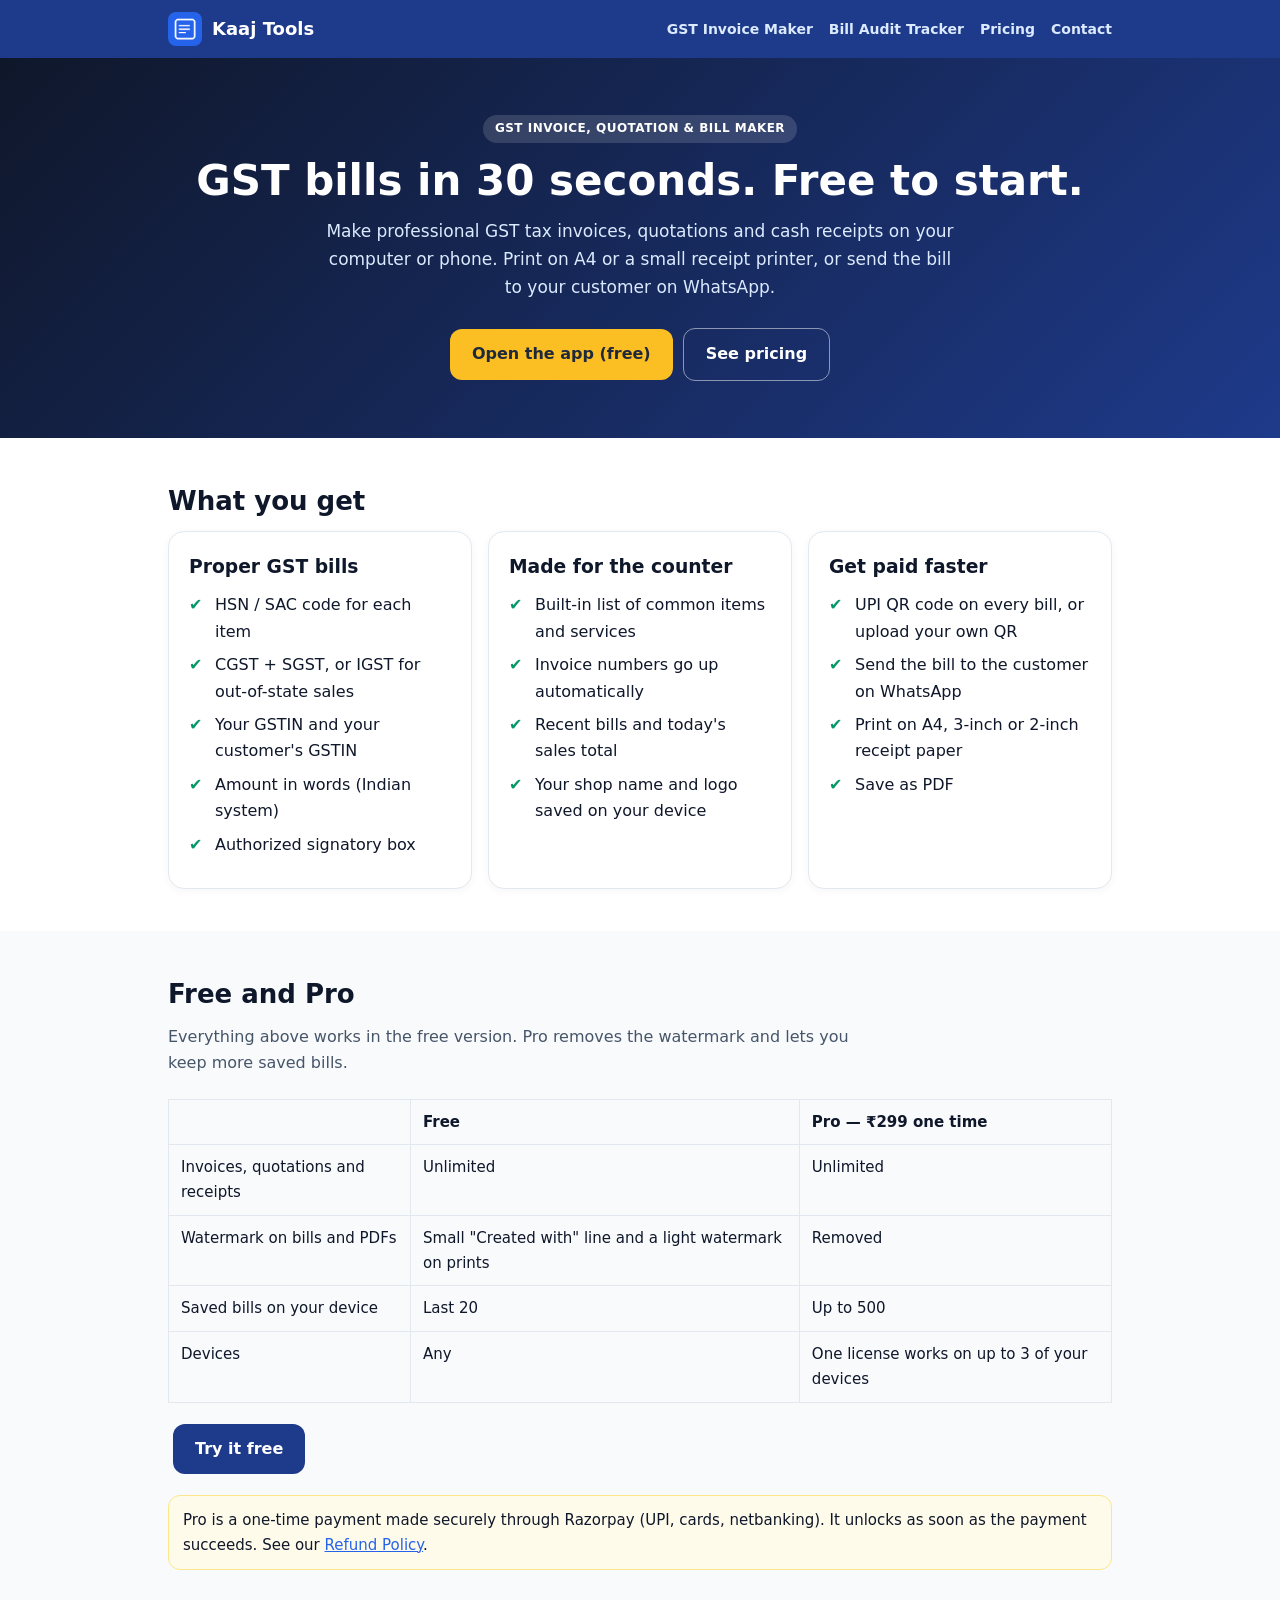
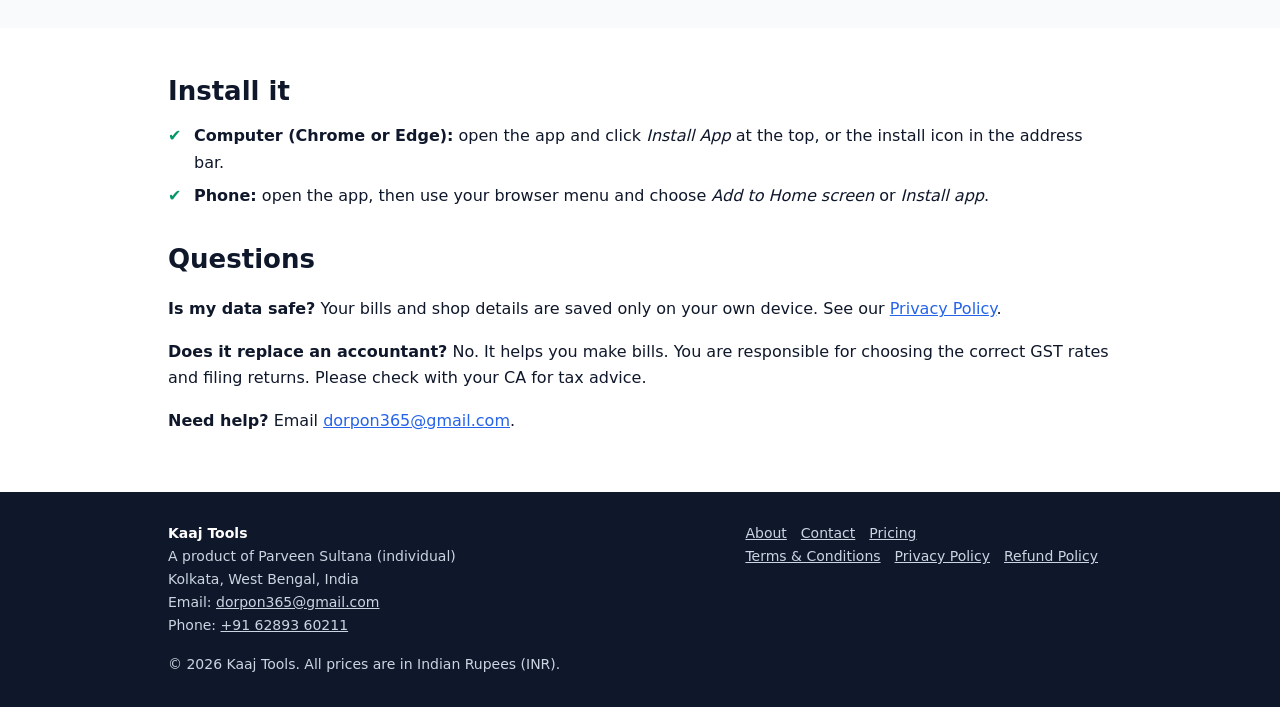
==== gst-invoice.html @ 7257d3b4 "Add files via upload" ====
<!DOCTYPE html>
<html lang="en"><head><meta charset="UTF-8"><meta name="viewport" content="width=device-width, initial-scale=1">
<title>GST Invoice, Quotation & Bill Maker – Free | Kaaj Tools</title>
<meta name="description" content="Make GST tax invoices, quotations and receipts with HSN/SAC, CGST/SGST or IGST, UPI QR and WhatsApp sharing. Print on A4 or thermal paper. Free to start, Pro ₹299 one time.">
<link rel="canonical" href="https://kaajtools.in/gst-invoice.html">
<link rel="icon" href="icon-192.png"><link rel="apple-touch-icon" href="icon-192.png">
<meta property="og:title" content="GST Invoice, Quotation & Bill Maker – Free | Kaaj Tools"><meta property="og:description" content="Make GST tax invoices, quotations and receipts with HSN/SAC, CGST/SGST or IGST, UPI QR and WhatsApp sharing. Print on A4 or thermal paper. Free to start, Pro ₹299 one time."><meta property="og:type" content="website"><meta property="og:url" content="https://kaajtools.in/gst-invoice.html">
<meta name="theme-color" content="#1e3a8a"><link rel="stylesheet" href="style.css"></head><body>
<header class="site"><div class="wrap"><a class="brand" href="./"><img src="icon-192.png" alt="">Kaaj Tools</a><nav><a href="gst-invoice.html">GST Invoice Maker</a><a href="bill-audit-tracker/">Bill Audit Tracker</a><a href="pricing.html">Pricing</a><a href="contact.html">Contact</a></nav></div></header>
<div class="hero"><div class="wrap"><span class="pill">GST INVOICE, QUOTATION &amp; BILL MAKER</span>
<h1>GST bills in 30 seconds. Free to start.</h1>
<p>Make professional GST tax invoices, quotations and cash receipts on your computer or phone. Print on A4 or a small receipt printer, or send the bill to your customer on WhatsApp.</p>
<a class="btn" href="gst-bill-maker/">Open the app (free)</a><a class="btn line" href="pricing.html">See pricing</a></div></div>
<section><div class="wrap"><h2>What you get</h2><div class="grid">
<div class="card"><h3>Proper GST bills</h3><ul class="ticks"><li>HSN / SAC code for each item</li><li>CGST + SGST, or IGST for out-of-state sales</li><li>Your GSTIN and your customer's GSTIN</li><li>Amount in words (Indian system)</li><li>Authorized signatory box</li></ul></div>
<div class="card"><h3>Made for the counter</h3><ul class="ticks"><li>Built-in list of common items and services</li><li>Invoice numbers go up automatically</li><li>Recent bills and today's sales total</li><li>Your shop name and logo saved on your device</li></ul></div>
<div class="card"><h3>Get paid faster</h3><ul class="ticks"><li>UPI QR code on every bill, or upload your own QR</li><li>Send the bill to the customer on WhatsApp</li><li>Print on A4, 3-inch or 2-inch receipt paper</li><li>Save as PDF</li></ul></div>
</div></div></section>
<section class="alt"><div class="wrap"><h2>Free and Pro</h2><p class="lead">Everything above works in the free version. Pro removes the watermark and lets you keep more saved bills.</p>
<table><tr><th></th><th>Free</th><th>Pro &mdash; &#8377;299 one time</th></tr>
<tr><td>Invoices, quotations and receipts</td><td>Unlimited</td><td>Unlimited</td></tr>
<tr><td>Watermark on bills and PDFs</td><td>Small "Created with" line and a light watermark on prints</td><td>Removed</td></tr>
<tr><td>Saved bills on your device</td><td>Last 20</td><td>Up to 500</td></tr>
<tr><td>Devices</td><td>Any</td><td>One license works on up to 3 of your devices</td></tr></table>
<p><a class="btn" style="background:var(--blue);color:#fff !important" href="gst-bill-maker/">Try it free</a></p>
<div class="note">Pro is a one-time payment made securely through Razorpay (UPI, cards, netbanking). It unlocks as soon as the payment succeeds. See our <a href="refund.html">Refund Policy</a>.</div></div></section>
<section><div class="wrap"><h2>Install it</h2><ul class="ticks"><li><strong>Computer (Chrome or Edge):</strong> open the app and click <em>Install App</em> at the top, or the install icon in the address bar.</li><li><strong>Phone:</strong> open the app, then use your browser menu and choose <em>Add to Home screen</em> or <em>Install app</em>.</li></ul>
<h2 style="margin-top:28px">Questions</h2>
<p><strong>Is my data safe?</strong> Your bills and shop details are saved only on your own device. See our <a href="privacy.html">Privacy Policy</a>.</p>
<p><strong>Does it replace an accountant?</strong> No. It helps you make bills. You are responsible for choosing the correct GST rates and filing returns. Please check with your CA for tax advice.</p>
<p><strong>Need help?</strong> Email <a href="mailto:dorpon365@gmail.com">dorpon365@gmail.com</a>.</p></div></section>
<footer class="site"><div class="wrap"><div class="cols">
<div><strong style="color:#fff">Kaaj Tools</strong><br>A product of Parveen Sultana (individual)<br>Kolkata, West Bengal, India<br>Email: <a style="margin:0" href="mailto:dorpon365@gmail.com">dorpon365@gmail.com</a><br>Phone: <a style="margin:0" href="tel:+916289360211">+91 62893 60211</a></div>
<div><a href="about.html">About</a><a href="contact.html">Contact</a><a href="pricing.html">Pricing</a><br><a href="terms.html">Terms &amp; Conditions</a><a href="privacy.html">Privacy Policy</a><a href="refund.html">Refund Policy</a></div>
</div><p style="margin:16px 0 0">&copy; 2026 Kaaj Tools. All prices are in Indian Rupees (INR).</p></div></footer>
</body></html>
---- style.css ----
:root{--blue:#1e3a8a;--blue2:#2563eb;--amber:#fbbf24;--ink:#0f172a;--muted:#475569;--line:#e2e8f0;--bg:#f8fafc}
*{box-sizing:border-box}
html{scroll-behavior:smooth}
body{margin:0;font-family:system-ui,-apple-system,"Segoe UI",Roboto,Arial,sans-serif;color:var(--ink);background:#fff;line-height:1.65}
a{color:var(--blue2)}
.wrap{max-width:980px;margin:0 auto;padding:0 18px}
header.site{background:var(--blue);color:#fff;position:sticky;top:0;z-index:10}
header.site .wrap{display:flex;align-items:center;justify-content:space-between;gap:12px;padding-top:12px;padding-bottom:12px;flex-wrap:wrap}
.brand{display:flex;align-items:center;gap:10px;color:#fff;text-decoration:none;font-weight:800;font-size:18px}
.brand img{width:34px;height:34px;border-radius:8px}
nav a{color:#dbeafe;text-decoration:none;font-weight:600;font-size:14px;margin-left:16px}
nav a:hover{color:#fff}
.hero{background:linear-gradient(135deg,#0f172a,#1e3a8a);color:#fff;padding:56px 0 52px;text-align:center}
.hero h1{font-size:clamp(28px,5vw,42px);line-height:1.15;margin:0 0 12px}
.hero p{max-width:640px;margin:0 auto 22px;color:#dbeafe;font-size:17px}
.pill{display:inline-block;background:rgba(255,255,255,.14);border-radius:999px;padding:4px 12px;font-size:12px;font-weight:700;letter-spacing:.04em;margin-bottom:14px}
.btn{display:inline-block;background:var(--amber);color:#1e293b !important;font-weight:800;text-decoration:none;padding:12px 22px;border-radius:12px;margin:5px}
.btn.alt{background:#fff;color:var(--blue) !important}
.btn.line{background:transparent;color:#fff !important;border:1px solid rgba(255,255,255,.5)}
section{padding:42px 0}
section.alt{background:var(--bg)}
h2{font-size:26px;margin:0 0 8px}
h3{margin:0 0 6px}
.lead{color:var(--muted);margin:0 0 22px;max-width:700px}
.grid{display:grid;grid-template-columns:repeat(auto-fit,minmax(280px,1fr));gap:16px}
.card{background:#fff;border:1px solid var(--line);border-radius:16px;padding:20px;box-shadow:0 2px 10px rgba(15,23,42,.04)}
.card .tag{display:inline-block;font-size:11px;font-weight:800;padding:3px 9px;border-radius:8px;background:#dbeafe;color:#1d4ed8;margin-bottom:8px}
.card .tag.free{background:#dcfce7;color:#166534}
.card p{color:var(--muted);margin:6px 0 14px}
.card .btn{margin:0;color:#fff !important;background:var(--blue)}
.card .btn.ghost{background:#fff;color:var(--blue) !important;border:1px solid var(--blue);margin-left:6px}
ul.ticks{list-style:none;padding:0;margin:10px 0}
ul.ticks li{padding-left:26px;position:relative;margin:7px 0}
ul.ticks li:before{content:"\2714";position:absolute;left:0;color:#059669;font-weight:700}
table{width:100%;border-collapse:collapse;margin:14px 0;font-size:15px}
th,td{border:1px solid var(--line);padding:10px 12px;text-align:left;vertical-align:top}
th{background:var(--bg)}
.page{padding:36px 0 56px;max-width:780px}
.page h1{font-size:32px;margin:0 0 6px}
.page .meta{color:var(--muted);font-size:14px;margin-bottom:22px}
.page h2{font-size:21px;margin:26px 0 6px}
.note{background:#fffbeb;border:1px solid #fde68a;border-radius:12px;padding:12px 14px;margin:16px 0;font-size:15px}
footer.site{background:#0f172a;color:#cbd5e1;padding:30px 0;font-size:14px}
footer.site a{color:#cbd5e1;margin-right:14px}
footer.site .cols{display:flex;gap:30px;flex-wrap:wrap;justify-content:space-between}
@media(max-width:560px){nav a{margin-left:10px;font-size:13px}.hero{padding:40px 0}}
.grid.four{grid-template-columns:repeat(auto-fit,minmax(210px,1fr))}
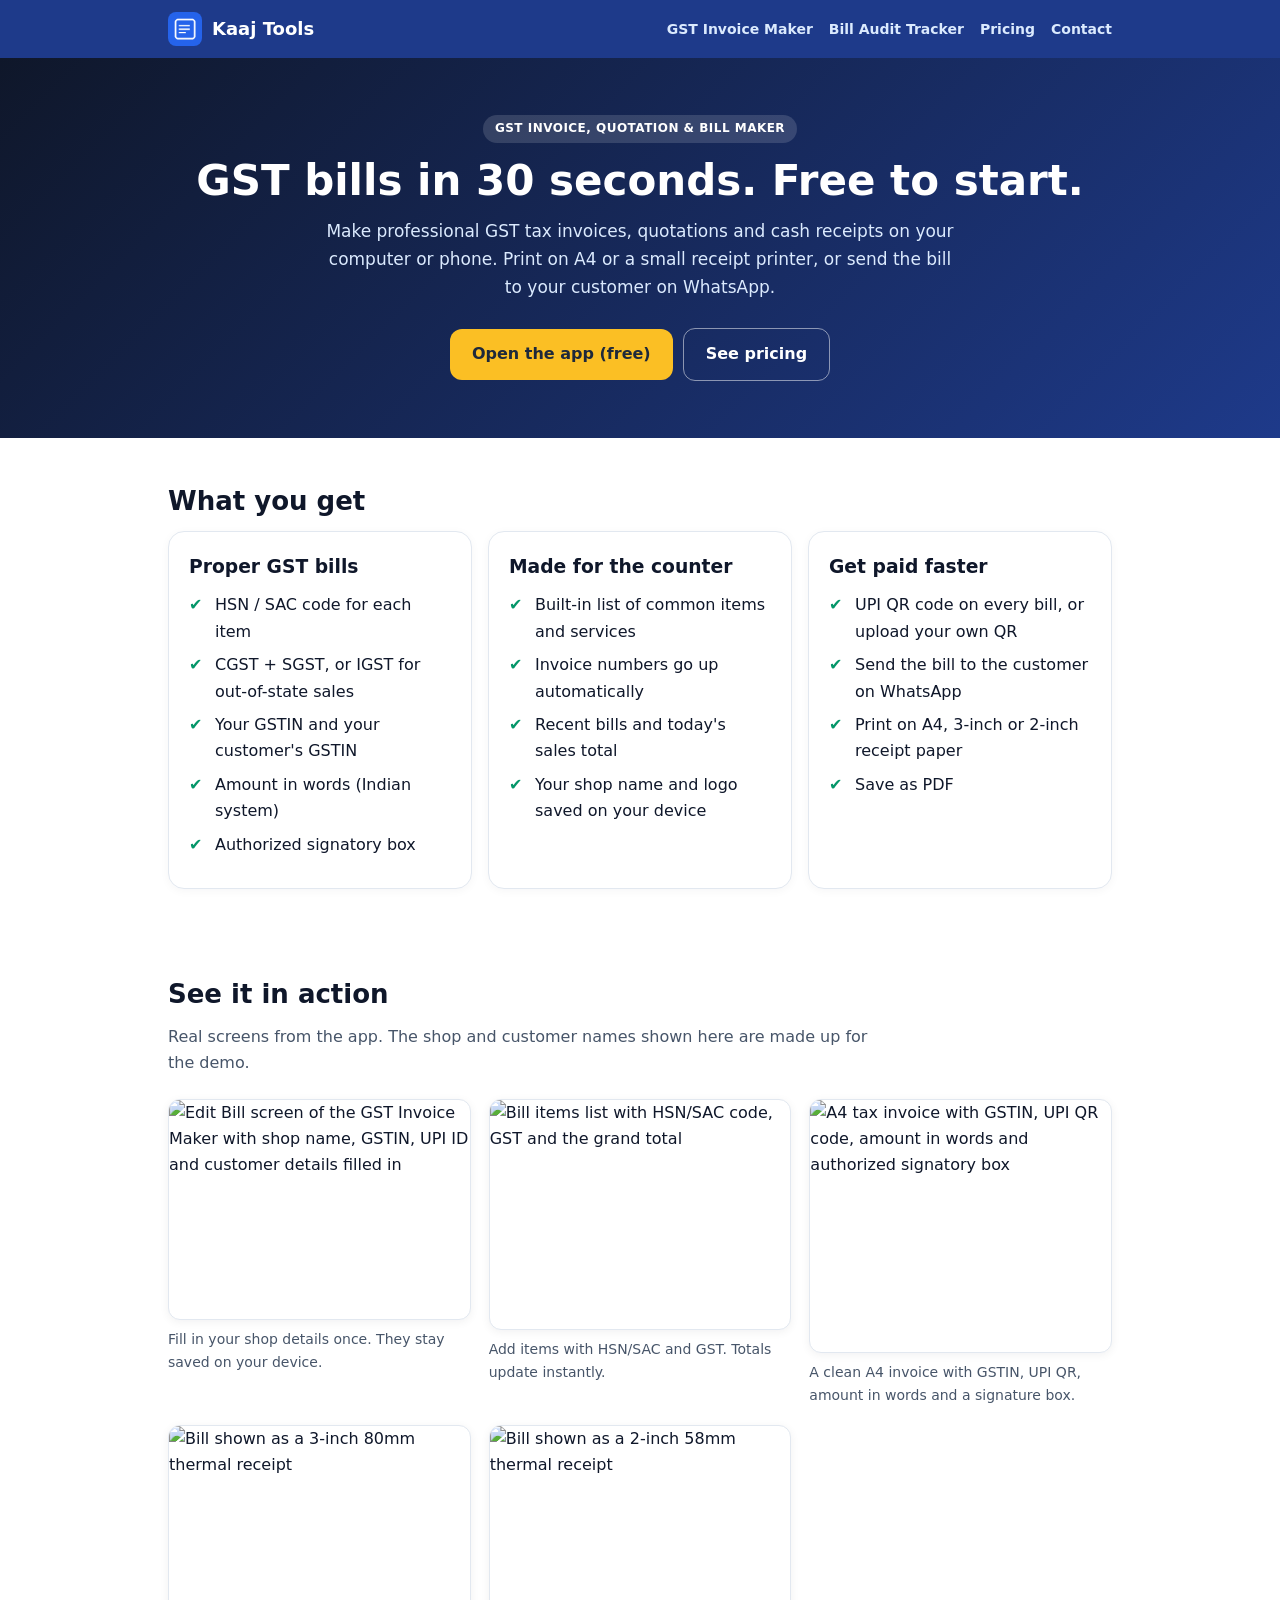
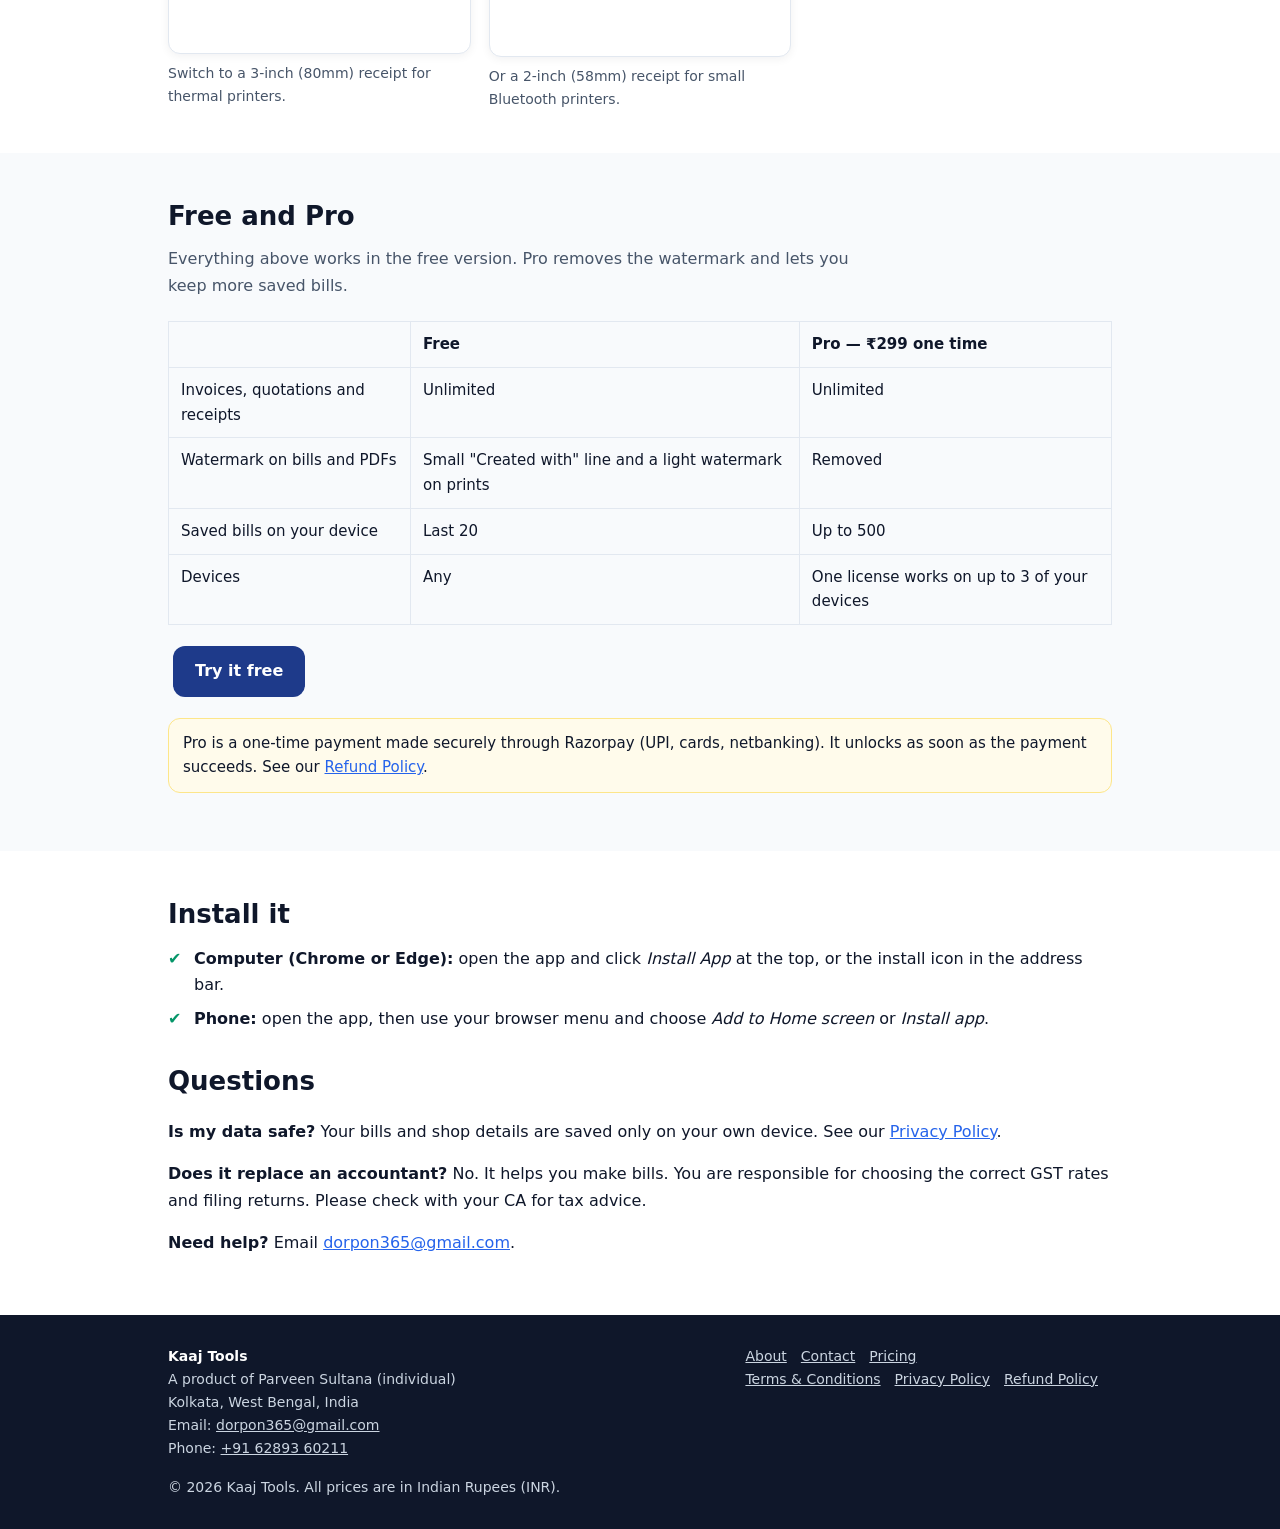
==== commit 787b3107: "Add files via upload" ====
--- a/gst-invoice.html
+++ b/gst-invoice.html
@@ -15,6 +15,15 @@
 <div class="card"><h3>Proper GST bills</h3><ul class="ticks"><li>HSN / SAC code for each item</li><li>CGST + SGST, or IGST for out-of-state sales</li><li>Your GSTIN and your customer's GSTIN</li><li>Amount in words (Indian system)</li><li>Authorized signatory box</li></ul></div>
 <div class="card"><h3>Made for the counter</h3><ul class="ticks"><li>Built-in list of common items and services</li><li>Invoice numbers go up automatically</li><li>Recent bills and today's sales total</li><li>Your shop name and logo saved on your device</li></ul></div>
 <div class="card"><h3>Get paid faster</h3><ul class="ticks"><li>UPI QR code on every bill, or upload your own QR</li><li>Send the bill to the customer on WhatsApp</li><li>Print on A4, 3-inch or 2-inch receipt paper</li><li>Save as PDF</li></ul></div>
+</div></div></section>
+<section><div class="wrap"><h2>See it in action</h2>
+<p class="lead">Real screens from the app. The shop and customer names shown here are made up for the demo.</p>
+<div class="shots">
+<figure><img src="images/gst-edit-bill.webp" width="925" height="674" loading="lazy" alt="Edit Bill screen of the GST Invoice Maker with shop name, GSTIN, UPI ID and customer details filled in"><figcaption>Fill in your shop details once. They stay saved on your device.</figcaption></figure>
+<figure><img src="images/gst-items-totals.webp" width="895" height="682" loading="lazy" alt="Bill items list with HSN/SAC code, GST and the grand total"><figcaption>Add items with HSN/SAC and GST. Totals update instantly.</figcaption></figure>
+<figure><img src="images/gst-invoice-a4.webp" width="510" height="428" loading="lazy" alt="A4 tax invoice with GSTIN, UPI QR code, amount in words and authorized signatory box"><figcaption>A clean A4 invoice with GSTIN, UPI QR, amount in words and a signature box.</figcaption></figure>
+<figure><img src="images/gst-receipt-80mm.webp" width="905" height="682" loading="lazy" alt="Bill shown as a 3-inch 80mm thermal receipt"><figcaption>Switch to a 3-inch (80mm) receipt for thermal printers.</figcaption></figure>
+<figure><img src="images/gst-receipt-58mm.webp" width="900" height="689" loading="lazy" alt="Bill shown as a 2-inch 58mm thermal receipt"><figcaption>Or a 2-inch (58mm) receipt for small Bluetooth printers.</figcaption></figure>
 </div></div></section>
 <section class="alt"><div class="wrap"><h2>Free and Pro</h2><p class="lead">Everything above works in the free version. Pro removes the watermark and lets you keep more saved bills.</p>
 <table><tr><th></th><th>Free</th><th>Pro &mdash; &#8377;299 one time</th></tr>
--- a/style.css
+++ b/style.css
@@ -45,3 +45,9 @@
 footer.site .cols{display:flex;gap:30px;flex-wrap:wrap;justify-content:space-between}
 @media(max-width:560px){nav a{margin-left:10px;font-size:13px}.hero{padding:40px 0}}
 .grid.four{grid-template-columns:repeat(auto-fit,minmax(210px,1fr))}
+
+.shots{display:grid;grid-template-columns:repeat(auto-fit,minmax(300px,1fr));gap:18px;margin-top:10px}
+.shots figure{margin:0}
+.shots img{width:100%;height:auto;display:block;border:1px solid var(--line);border-radius:12px;box-shadow:0 2px 10px rgba(15,23,42,.06);background:#fff}
+.shots figcaption{font-size:14px;color:var(--muted);margin-top:8px}
+.card img.thumb{width:100%;height:190px;object-fit:cover;object-position:top;border:1px solid var(--line);border-radius:10px;margin-bottom:12px;background:#fff}
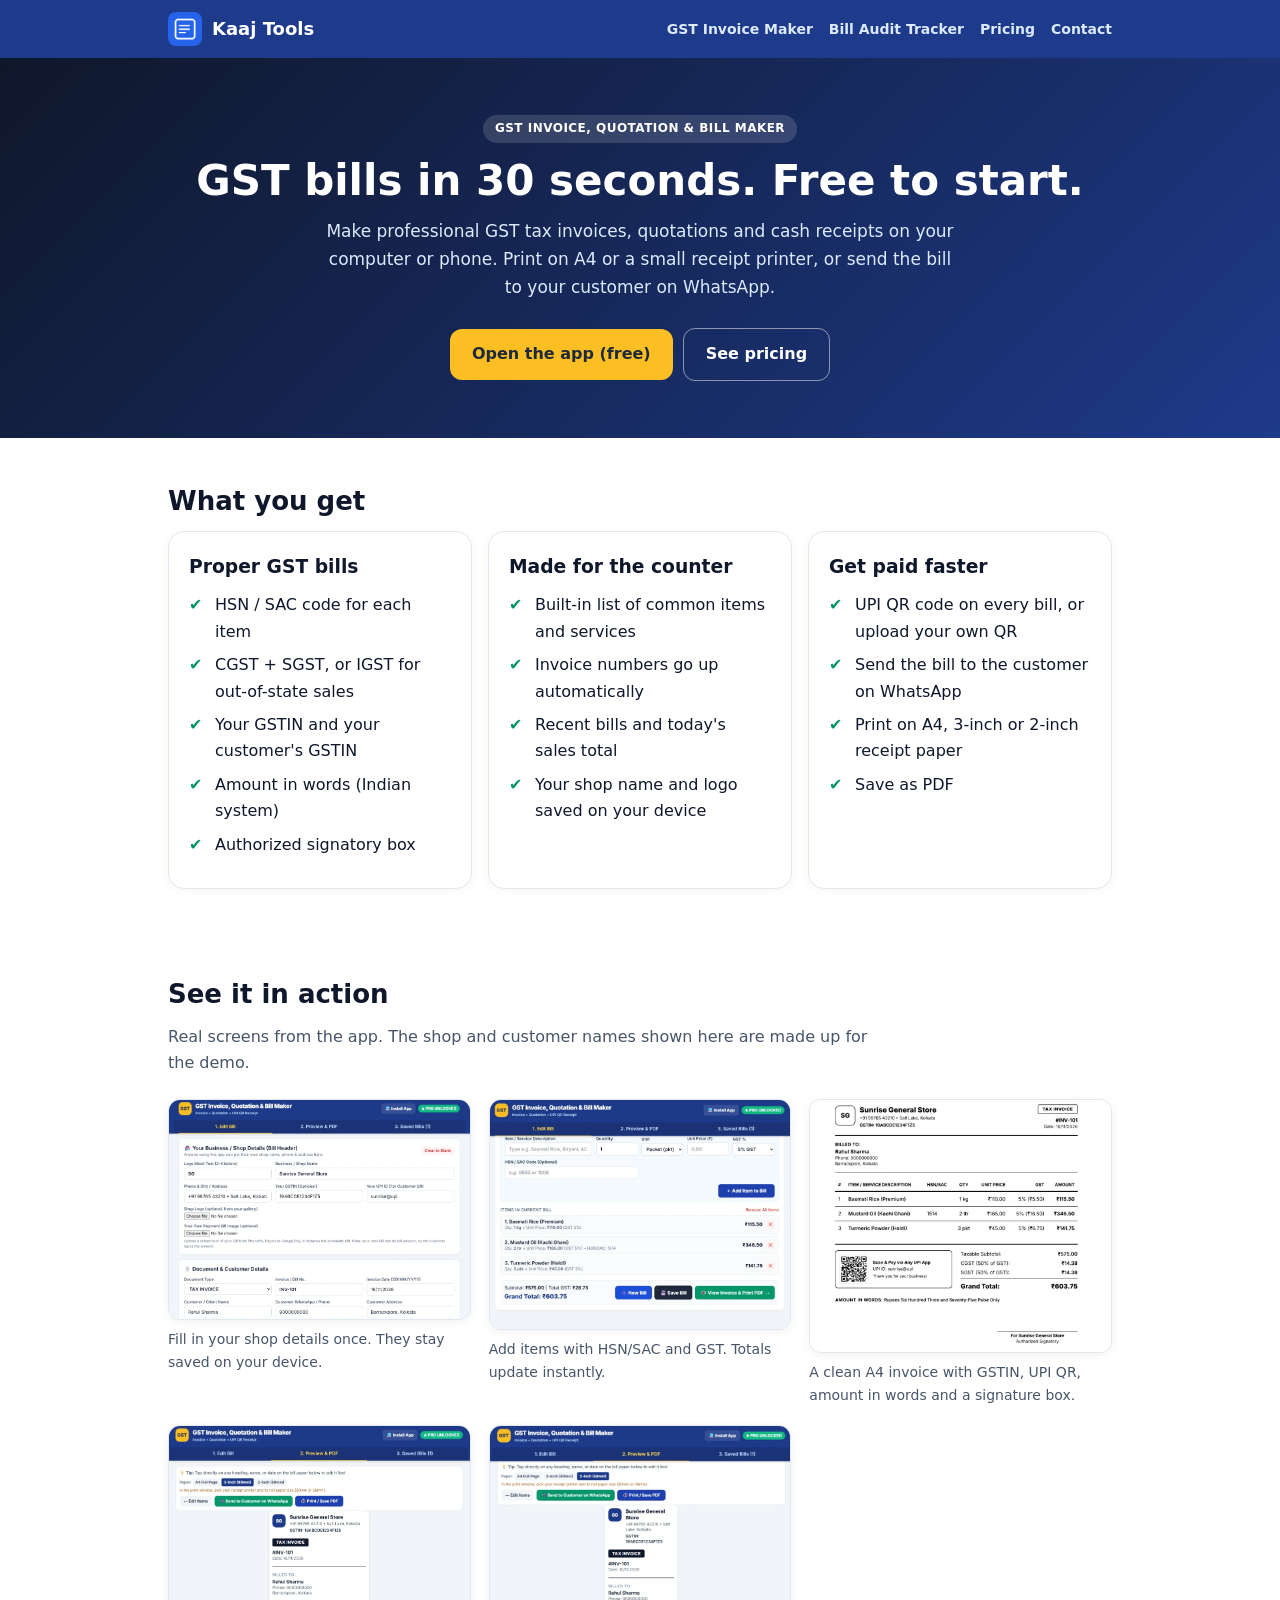
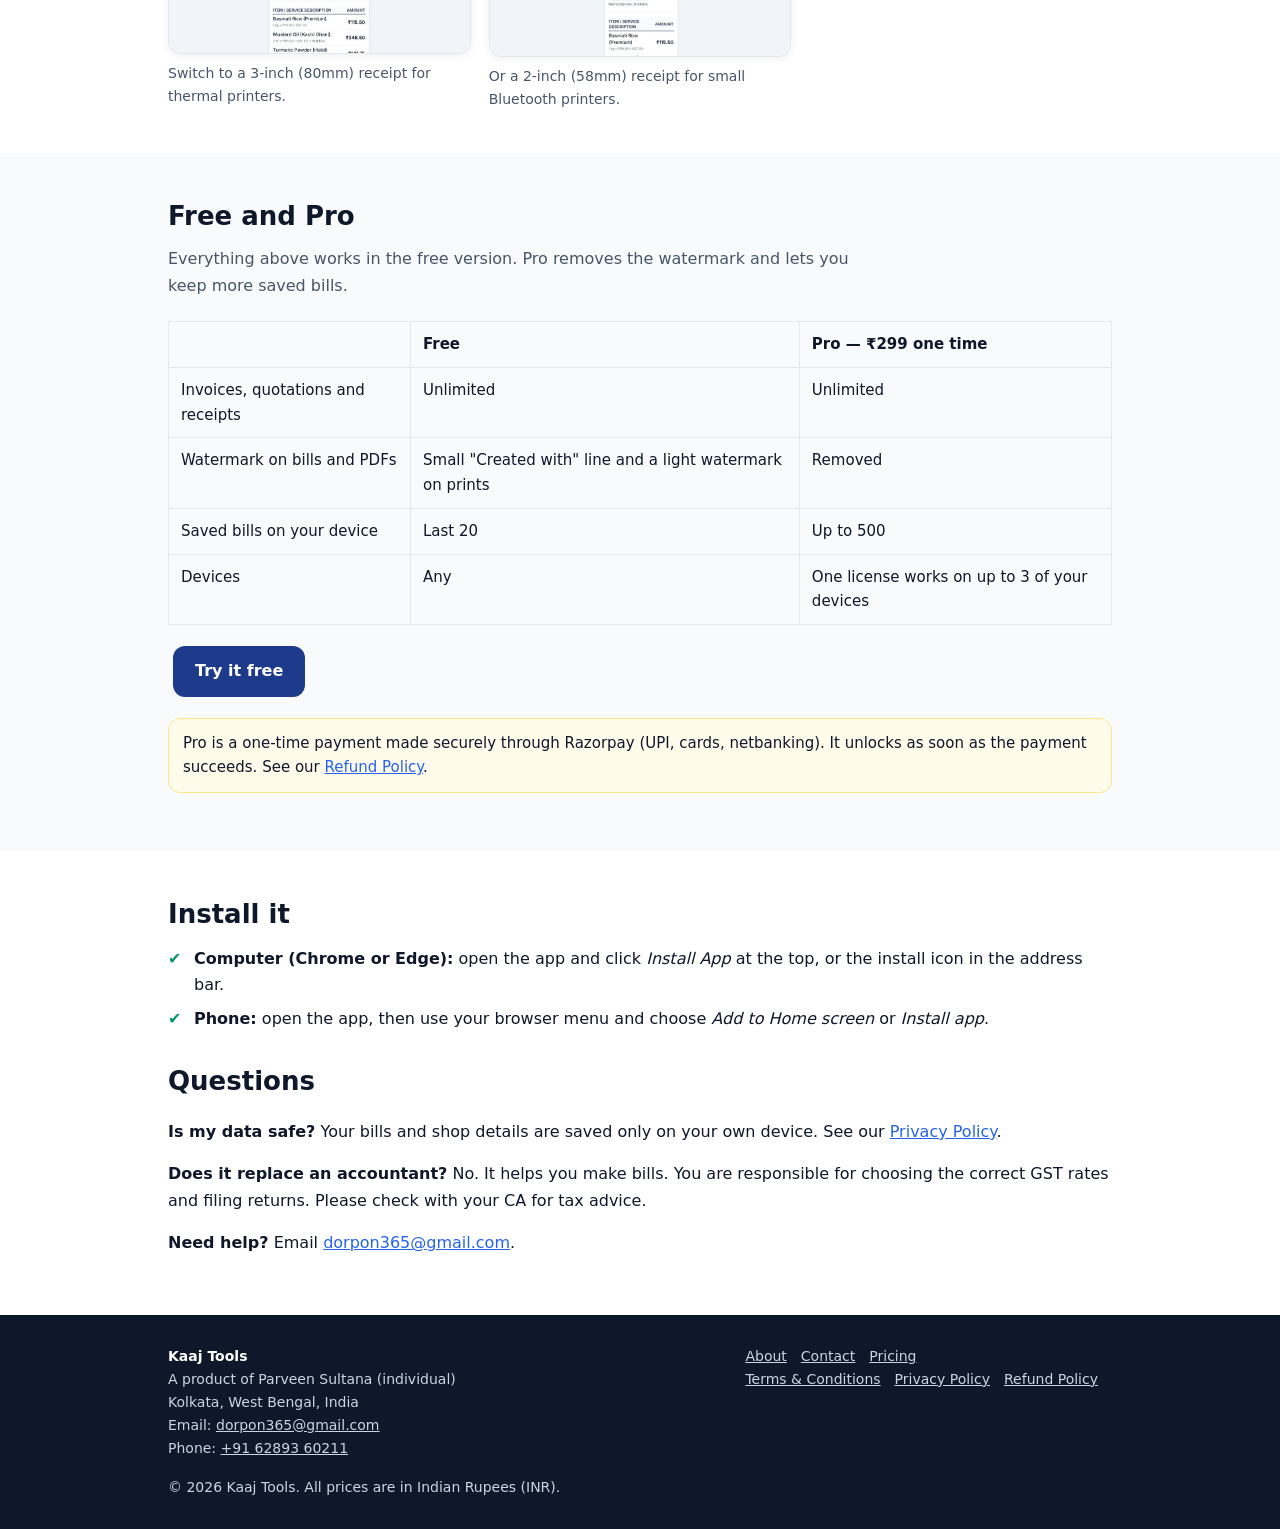
==== commit ca5b63e6: "Add files via upload" ====
--- a/gst-invoice.html
+++ b/gst-invoice.html
@@ -19,11 +19,11 @@
 <section><div class="wrap"><h2>See it in action</h2>
 <p class="lead">Real screens from the app. The shop and customer names shown here are made up for the demo.</p>
 <div class="shots">
-<figure><img src="images/gst-edit-bill.webp" width="925" height="674" loading="lazy" alt="Edit Bill screen of the GST Invoice Maker with shop name, GSTIN, UPI ID and customer details filled in"><figcaption>Fill in your shop details once. They stay saved on your device.</figcaption></figure>
-<figure><img src="images/gst-items-totals.webp" width="895" height="682" loading="lazy" alt="Bill items list with HSN/SAC code, GST and the grand total"><figcaption>Add items with HSN/SAC and GST. Totals update instantly.</figcaption></figure>
-<figure><img src="images/gst-invoice-a4.webp" width="510" height="428" loading="lazy" alt="A4 tax invoice with GSTIN, UPI QR code, amount in words and authorized signatory box"><figcaption>A clean A4 invoice with GSTIN, UPI QR, amount in words and a signature box.</figcaption></figure>
-<figure><img src="images/gst-receipt-80mm.webp" width="905" height="682" loading="lazy" alt="Bill shown as a 3-inch 80mm thermal receipt"><figcaption>Switch to a 3-inch (80mm) receipt for thermal printers.</figcaption></figure>
-<figure><img src="images/gst-receipt-58mm.webp" width="900" height="689" loading="lazy" alt="Bill shown as a 2-inch 58mm thermal receipt"><figcaption>Or a 2-inch (58mm) receipt for small Bluetooth printers.</figcaption></figure>
+<figure><img src="gst-edit-bill.webp" width="925" height="674" loading="lazy" alt="Edit Bill screen of the GST Invoice Maker with shop name, GSTIN, UPI ID and customer details filled in"><figcaption>Fill in your shop details once. They stay saved on your device.</figcaption></figure>
+<figure><img src="gst-items-totals.webp" width="895" height="682" loading="lazy" alt="Bill items list with HSN/SAC code, GST and the grand total"><figcaption>Add items with HSN/SAC and GST. Totals update instantly.</figcaption></figure>
+<figure><img src="gst-invoice-a4.webp" width="510" height="428" loading="lazy" alt="A4 tax invoice with GSTIN, UPI QR code, amount in words and authorized signatory box"><figcaption>A clean A4 invoice with GSTIN, UPI QR, amount in words and a signature box.</figcaption></figure>
+<figure><img src="gst-receipt-80mm.webp" width="905" height="682" loading="lazy" alt="Bill shown as a 3-inch 80mm thermal receipt"><figcaption>Switch to a 3-inch (80mm) receipt for thermal printers.</figcaption></figure>
+<figure><img src="gst-receipt-58mm.webp" width="900" height="689" loading="lazy" alt="Bill shown as a 2-inch 58mm thermal receipt"><figcaption>Or a 2-inch (58mm) receipt for small Bluetooth printers.</figcaption></figure>
 </div></div></section>
 <section class="alt"><div class="wrap"><h2>Free and Pro</h2><p class="lead">Everything above works in the free version. Pro removes the watermark and lets you keep more saved bills.</p>
 <table><tr><th></th><th>Free</th><th>Pro &mdash; &#8377;299 one time</th></tr>
